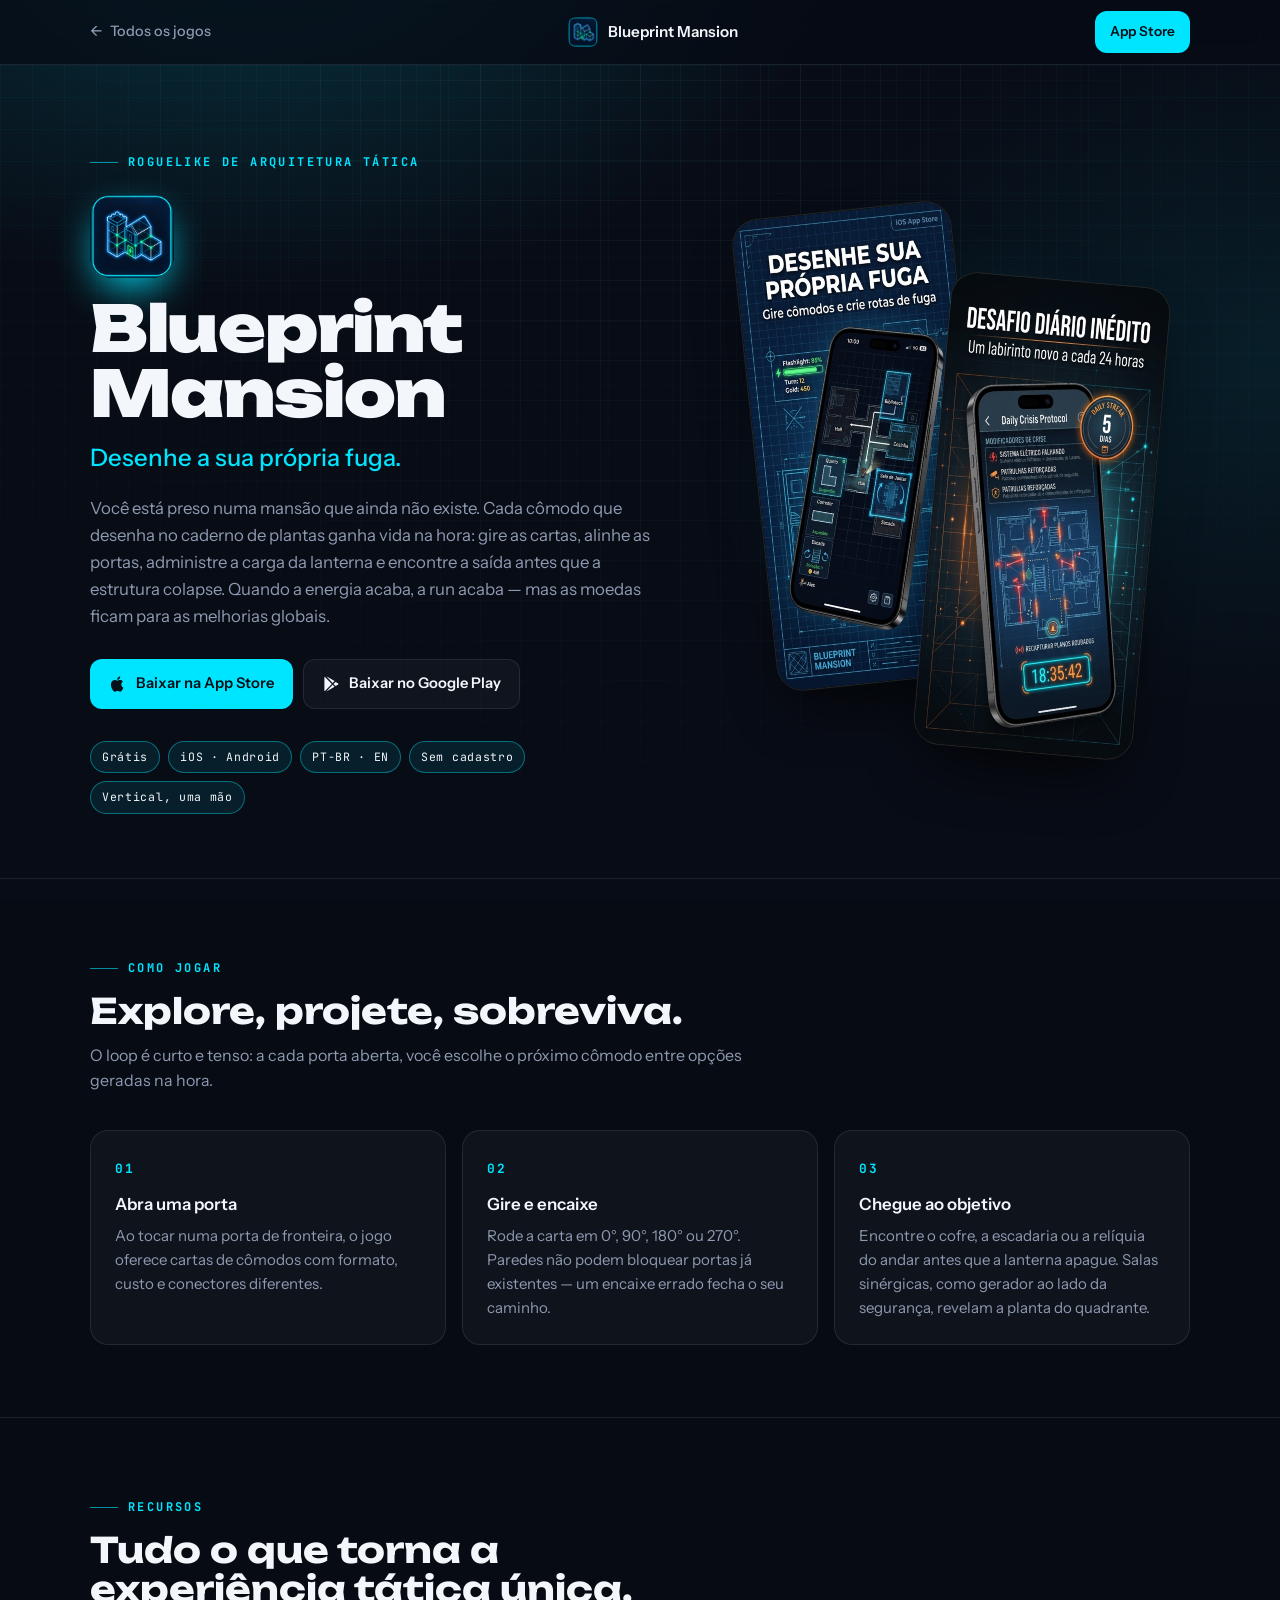
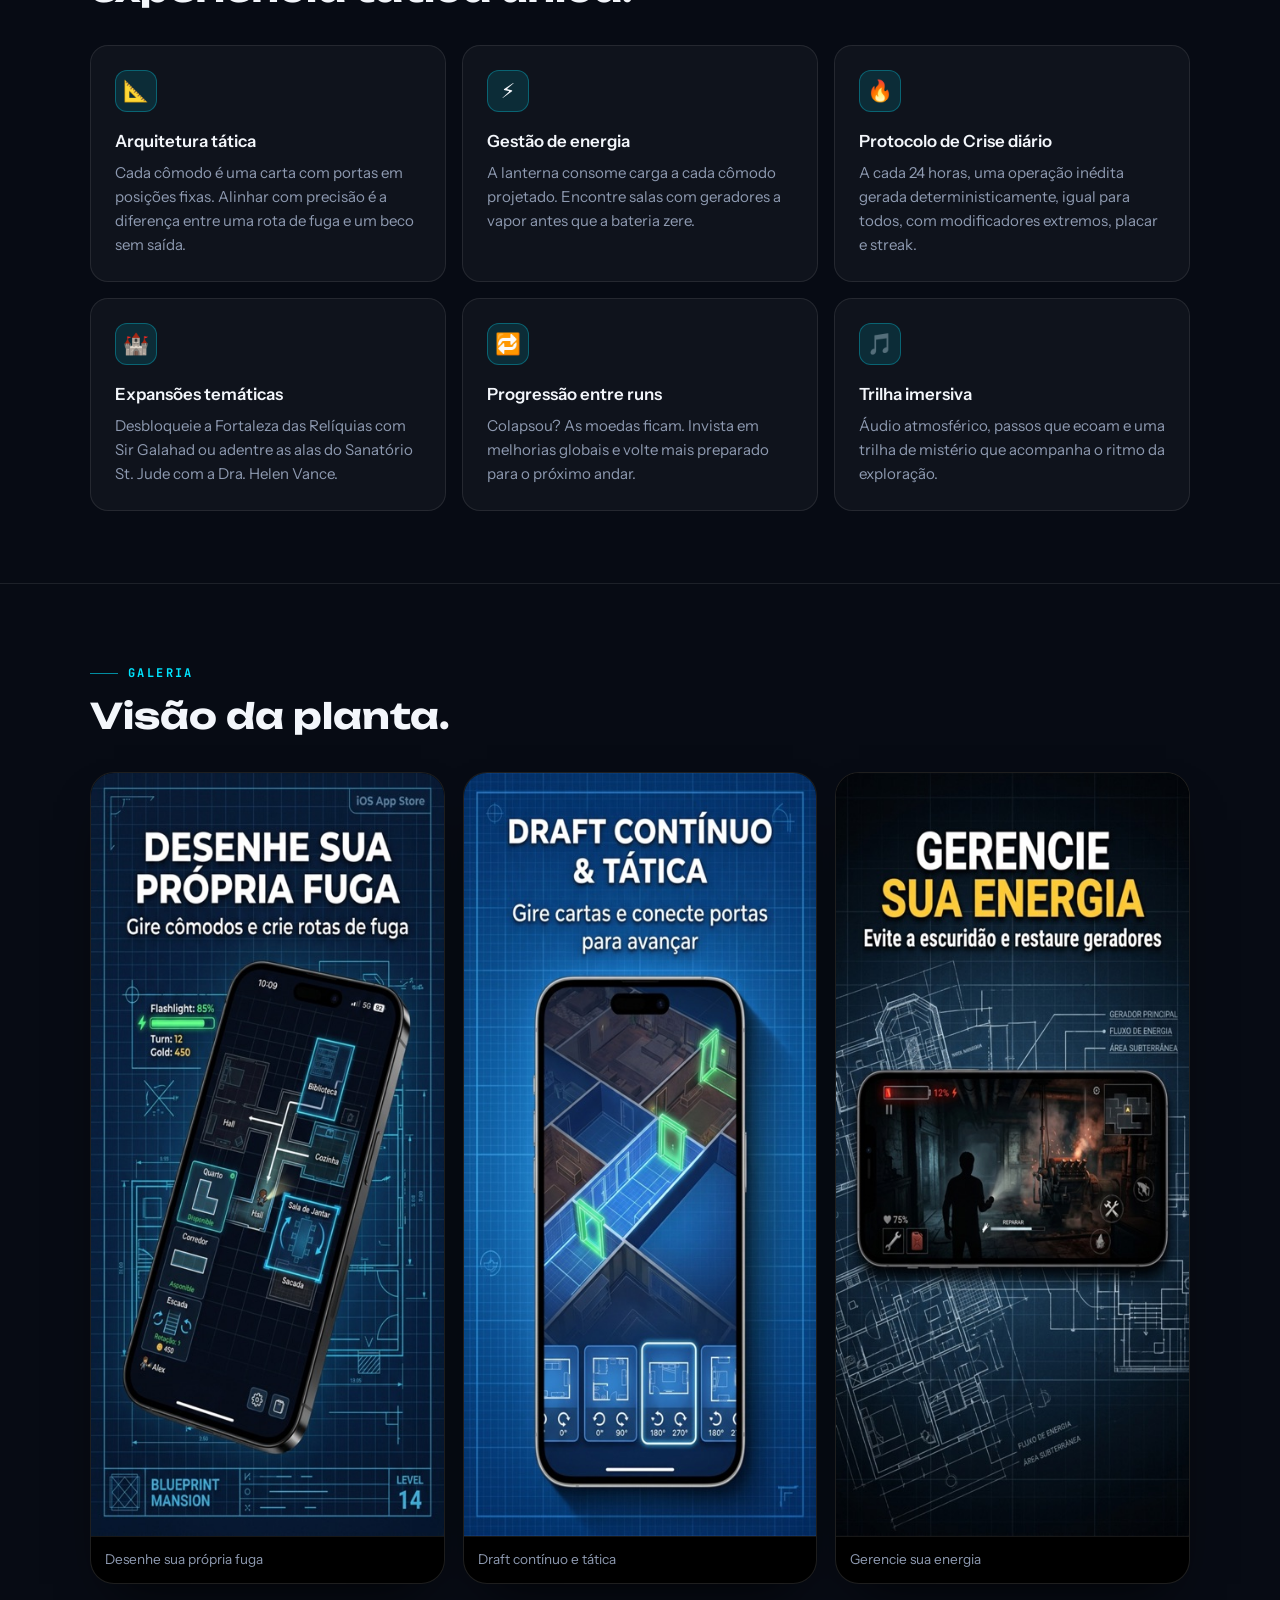
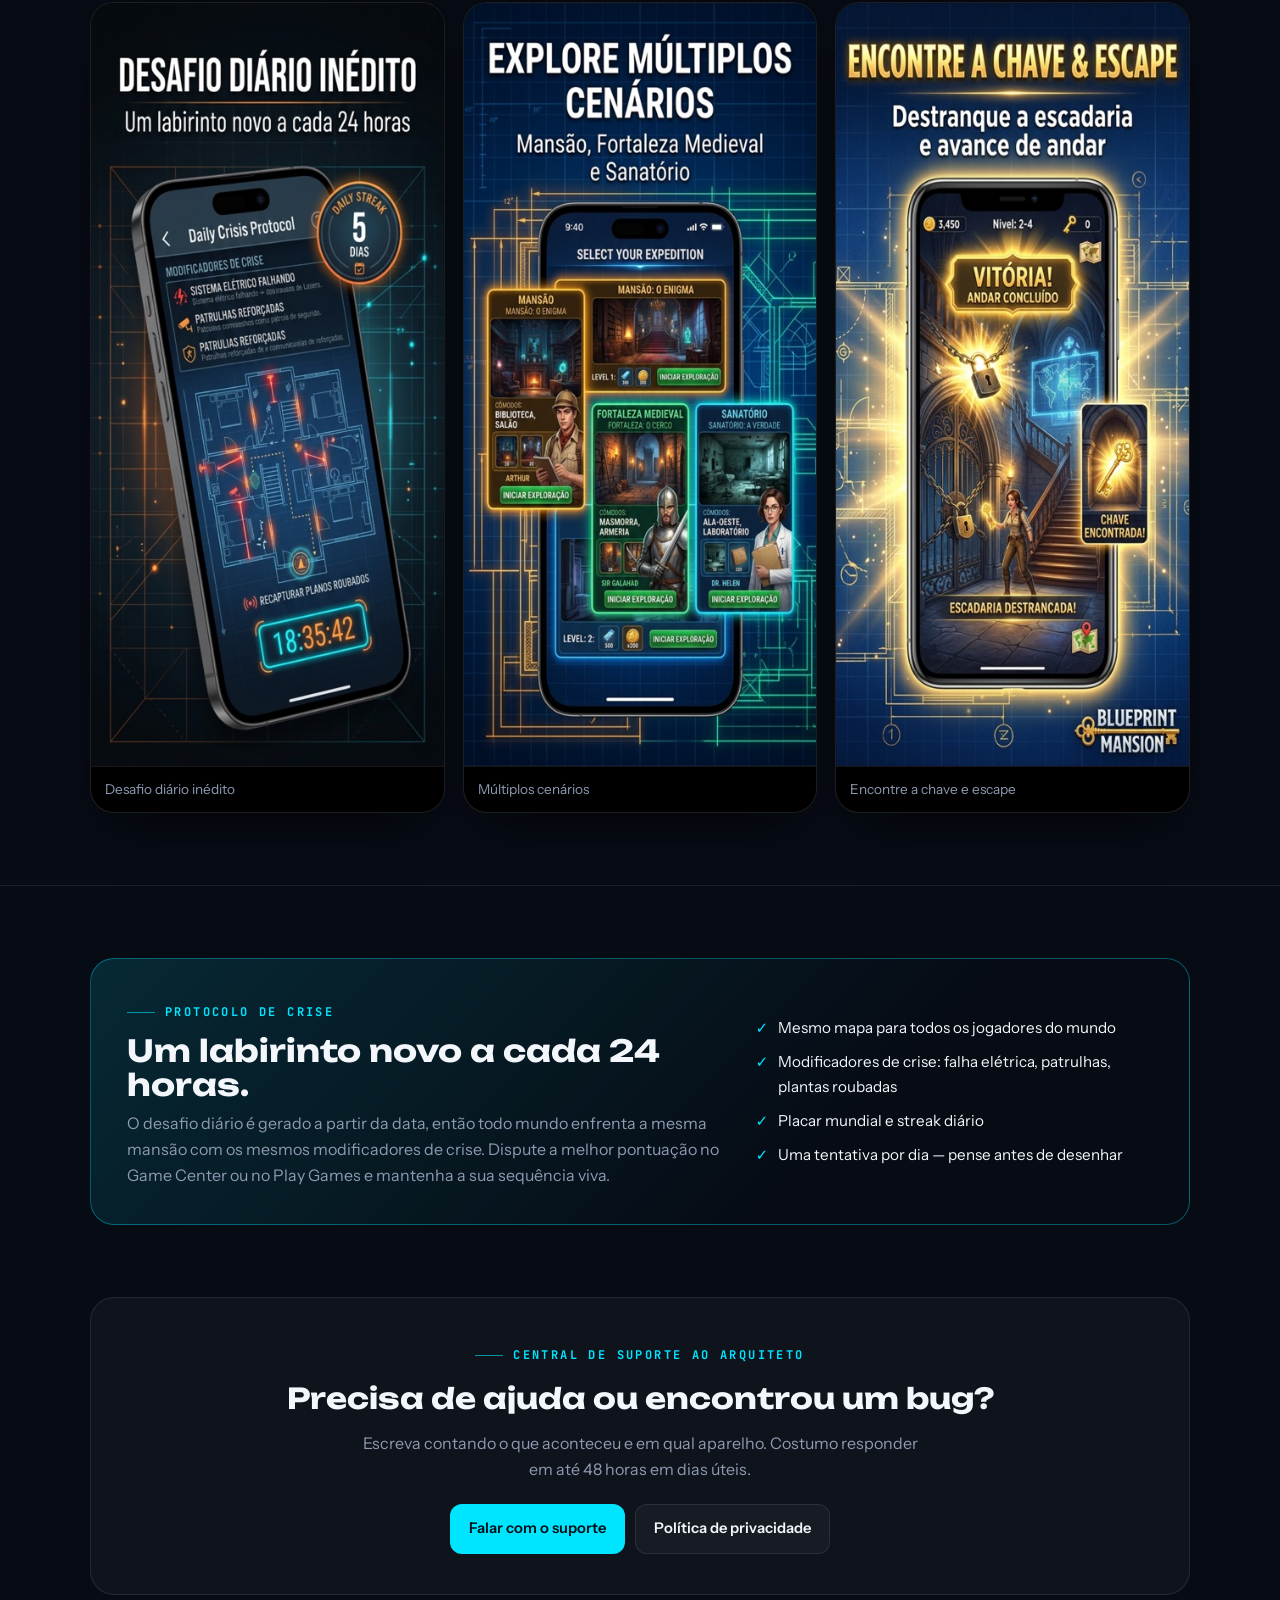
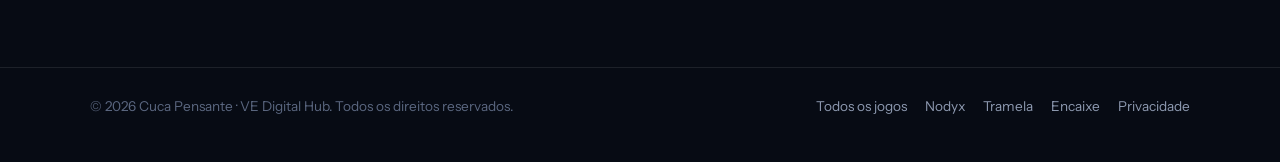
==== apps/blueprint-mansion/index.html @ a3a43d85 "feat: Cuca Pensante games hub Moved from emanuelcastro.github.io so the old address can keep serving" ====
<!DOCTYPE html>
<html lang="pt-BR">
<head>
  <meta charset="UTF-8">
  <meta name="viewport" content="width=device-width, initial-scale=1.0">
  <title>Blueprint Mansion • Roguelike de arquitetura tática</title>
  <meta name="description" content="Blueprint Mansion: desenhe a sua própria fuga. Roguelike de arquitetura tática onde cada cômodo desenhado ganha vida. Protocolo de Crise diário, expansões temáticas, PT-BR e EN. iOS e Android.">
  <meta property="og:title" content="Blueprint Mansion">
  <meta property="og:description" content="Desenhe a sua própria fuga. Roguelike de arquitetura tática para iOS e Android.">
  <meta property="og:image" content="https://cucapensante.com.br/assets/blueprint-icon.png">
  <meta name="theme-color" content="#070B14">
  <link rel="icon" type="image/png" href="../../assets/blueprint-icon.png">
  <link rel="preconnect" href="https://fonts.googleapis.com">
  <link rel="preconnect" href="https://fonts.gstatic.com" crossorigin>
  <link href="https://fonts.googleapis.com/css2?family=Unbounded:wght@500;700;900&family=Instrument+Sans:ital,wght@0,400;0,500;0,600;1,400&family=JetBrains+Mono:wght@500;700&display=swap" rel="stylesheet">
  <link rel="stylesheet" href="../../assets/app.css">
  <style>
    :root { --c: #00E5FF; }
    /* toque de "planta baixa": grade mais forte no hero */
    .hero { position: relative; }
    .hero::before { content: ""; position: absolute; inset: 0; z-index: -1; opacity: .5;
      background-image: linear-gradient(rgba(0,229,255,.08) 1px, transparent 1px), linear-gradient(90deg, rgba(0,229,255,.08) 1px, transparent 1px);
      background-size: 32px 32px; mask-image: linear-gradient(#000, transparent); -webkit-mask-image: linear-gradient(#000, transparent); }
  </style>
</head>
<body>
  <div class="backdrop" aria-hidden="true"></div>

  <header>
    <div class="wrap nav">
      <a class="back" href="../../">Todos os jogos</a>
      <a class="brand" href="#"><img src="../../assets/blueprint-icon.png" alt=""><span>Blueprint Mansion</span></a>
      <a class="btn primary" href="https://apps.apple.com/app/id6810502871" target="_blank" rel="noopener">App Store</a>
    </div>
  </header>

  <main>
    <section class="hero">
      <div class="wrap">
        <div class="reveal">
          <div class="eyebrow">Roguelike de arquitetura tática</div>
          <img class="icon" src="../../assets/blueprint-icon.png" alt="Ícone do Blueprint Mansion">
          <h1>Blueprint Mansion</h1>
          <p class="tagline">Desenhe a sua própria fuga.</p>
          <p class="lead">Você está preso numa mansão que ainda não existe. Cada cômodo que desenha no caderno de plantas ganha vida na hora: gire as cartas, alinhe as portas, administre a carga da lanterna e encontre a saída antes que a estrutura colapse. Quando a energia acaba, a run acaba — mas as moedas ficam para as melhorias globais.</p>
          <div class="actions">
            <a class="btn primary" href="https://apps.apple.com/app/id6810502871" target="_blank" rel="noopener">
              <svg viewBox="0 0 24 24" fill="currentColor"><path d="M16.4 12.6c0-2.6 2.1-3.8 2.2-3.9-1.2-1.8-3.1-2-3.7-2-1.6-.2-3.1.9-3.9.9-.8 0-2-.9-3.4-.9-1.7 0-3.3 1-4.2 2.6-1.8 3.1-.5 7.8 1.3 10.3.9 1.2 1.9 2.6 3.2 2.6 1.3-.1 1.8-.8 3.4-.8 1.6 0 2 .8 3.4.8 1.4 0 2.3-1.3 3.1-2.5 1-1.4 1.4-2.8 1.4-2.9-.1 0-2.8-1.1-2.8-4.2zM13.9 5c.7-.8 1.2-2 1-3.1-1 0-2.2.7-2.9 1.5-.6.7-1.2 1.9-1 3 1.1.1 2.2-.6 2.9-1.4z"/></svg>
              Baixar na App Store
            </a>
            <a class="btn" href="https://play.google.com/store/apps/details?id=com.blueprint.mansion.blueprint_mansion" target="_blank" rel="noopener">
              <svg viewBox="0 0 24 24" fill="currentColor"><path d="M3.6 2.3c-.3.3-.4.7-.4 1.2v17c0 .5.1.9.4 1.2l9.5-9.7-9.5-9.7zm10.6 10.8 2.6 2.6-11 6.3 8.4-8.9zm3.9-3.8 3.1 1.8c.9.5.9 1.3 0 1.8l-3.1 1.8-2.8-2.7 2.8-2.7zM5.8 1.6l11 6.3-2.6 2.6-8.4-8.9z"/></svg>
              Baixar no Google Play
            </a>
          </div>
          <div class="meta">
            <span>Grátis</span><span>iOS · Android</span><span>PT-BR · EN</span><span>Sem cadastro</span><span>Vertical, uma mão</span>
          </div>
        </div>
        <div class="visual reveal">
          <div class="shots">
            <figure class="shot a"><img src="../../assets/blueprint-1.jpg" alt="Gameplay: rota de fuga sendo desenhada na planta"></figure>
            <figure class="shot b"><img src="../../assets/blueprint-2.jpg" alt="Protocolo de Crise Diário"></figure>
          </div>
        </div>
      </div>
    </section>

    <section class="block" id="como-jogar">
      <div class="wrap">
        <div class="section-head reveal">
          <div class="eyebrow">Como jogar</div>
          <h2>Explore, projete, sobreviva.</h2>
          <p>O loop é curto e tenso: a cada porta aberta, você escolhe o próximo cômodo entre opções geradas na hora.</p>
        </div>
        <div class="steps reveal">
          <div class="step"><h3>Abra uma porta</h3><p>Ao tocar numa porta de fronteira, o jogo oferece cartas de cômodos com formato, custo e conectores diferentes.</p></div>
          <div class="step"><h3>Gire e encaixe</h3><p>Rode a carta em 0°, 90°, 180° ou 270°. Paredes não podem bloquear portas já existentes — um encaixe errado fecha o seu caminho.</p></div>
          <div class="step"><h3>Chegue ao objetivo</h3><p>Encontre o cofre, a escadaria ou a relíquia do andar antes que a lanterna apague. Salas sinérgicas, como gerador ao lado da segurança, revelam a planta do quadrante.</p></div>
        </div>
      </div>
    </section>

    <section class="block" id="recursos">
      <div class="wrap">
        <div class="section-head reveal">
          <div class="eyebrow">Recursos</div>
          <h2>Tudo o que torna a experiência tática única.</h2>
        </div>
        <div class="grid-3 reveal">
          <div class="card"><div class="ic">📐</div><h3>Arquitetura tática</h3><p>Cada cômodo é uma carta com portas em posições fixas. Alinhar com precisão é a diferença entre uma rota de fuga e um beco sem saída.</p></div>
          <div class="card"><div class="ic">⚡</div><h3>Gestão de energia</h3><p>A lanterna consome carga a cada cômodo projetado. Encontre salas com geradores a vapor antes que a bateria zere.</p></div>
          <div class="card"><div class="ic">🔥</div><h3>Protocolo de Crise diário</h3><p>A cada 24 horas, uma operação inédita gerada deterministicamente, igual para todos, com modificadores extremos, placar e streak.</p></div>
          <div class="card"><div class="ic">🏰</div><h3>Expansões temáticas</h3><p>Desbloqueie a Fortaleza das Relíquias com Sir Galahad ou adentre as alas do Sanatório St. Jude com a Dra. Helen Vance.</p></div>
          <div class="card"><div class="ic">🔁</div><h3>Progressão entre runs</h3><p>Colapsou? As moedas ficam. Invista em melhorias globais e volte mais preparado para o próximo andar.</p></div>
          <div class="card"><div class="ic">🎵</div><h3>Trilha imersiva</h3><p>Áudio atmosférico, passos que ecoam e uma trilha de mistério que acompanha o ritmo da exploração.</p></div>
        </div>
      </div>
    </section>

    <section class="block" id="galeria">
      <div class="wrap">
        <div class="section-head reveal">
          <div class="eyebrow">Galeria</div>
          <h2>Visão da planta.</h2>
        </div>
        <div class="gallery reveal">
          <figure><img src="../../assets/blueprint-1.jpg" alt="Desenhe sua própria fuga" loading="lazy"><figcaption>Desenhe sua própria fuga</figcaption></figure>
          <figure><img src="../../assets/blueprint-5.jpg" alt="Draft contínuo e tática" loading="lazy"><figcaption>Draft contínuo e tática</figcaption></figure>
          <figure><img src="../../assets/blueprint-4.jpg" alt="Gerencie sua energia" loading="lazy"><figcaption>Gerencie sua energia</figcaption></figure>
          <figure><img src="../../assets/blueprint-2.jpg" alt="Desafio diário inédito" loading="lazy"><figcaption>Desafio diário inédito</figcaption></figure>
          <figure><img src="../../assets/blueprint-3.jpg" alt="Explore múltiplos cenários" loading="lazy"><figcaption>Múltiplos cenários</figcaption></figure>
          <figure><img src="../../assets/blueprint-6.jpg" alt="Encontre a chave e escape" loading="lazy"><figcaption>Encontre a chave e escape</figcaption></figure>
        </div>
      </div>
    </section>

    <section class="block">
      <div class="wrap">
        <div class="feature-band reveal">
          <div>
            <div class="eyebrow">Protocolo de Crise</div>
            <h2>Um labirinto novo a cada 24 horas.</h2>
            <p>O desafio diário é gerado a partir da data, então todo mundo enfrenta a mesma mansão com os mesmos modificadores de crise. Dispute a melhor pontuação no Game Center ou no Play Games e mantenha a sua sequência viva.</p>
          </div>
          <ul>
            <li>Mesmo mapa para todos os jogadores do mundo</li>
            <li>Modificadores de crise: falha elétrica, patrulhas, plantas roubadas</li>
            <li>Placar mundial e streak diário</li>
            <li>Uma tentativa por dia — pense antes de desenhar</li>
          </ul>
        </div>
      </div>
    </section>

    <section class="support" id="suporte">
      <div class="wrap">
        <div class="box reveal">
          <div class="eyebrow">Central de suporte ao arquiteto</div>
          <h2>Precisa de ajuda ou encontrou um bug?</h2>
          <p>Escreva contando o que aconteceu e em qual aparelho. Costumo responder em até 48 horas em dias úteis.</p>
          <div class="actions">
            <a class="btn primary" href="mailto:contato@cucapensante.com.br?subject=Suporte%20-%20Blueprint%20Mansion">Falar com o suporte</a>
            <a class="btn" href="https://emanuelcastro.github.io/blueprint-mansion/privacy.html">Política de privacidade</a>
          </div>
        </div>
      </div>
    </section>
  </main>

  <footer>
    <div class="wrap">
      <div>© 2026 Cuca Pensante · VE Digital Hub. Todos os direitos reservados.</div>
      <div class="links">
        <a href="../../">Todos os jogos</a>
        <a href="../nodyx/">Nodyx</a>
        <a href="../tramela/">Tramela</a>
        <a href="https://jogoencaixe.com.br/">Encaixe</a>
        <a href="https://emanuelcastro.github.io/blueprint-mansion/privacy.html">Privacidade</a>
      </div>
    </div>
  </footer>

  <script src="../../assets/app.js"></script>
</body>
</html>
---- assets/app.css ----
/* Estilo compartilhado das páginas de cada jogo (apps/<jogo>/).
   Cada página define --c (cor de destaque) no :root. */
:root {
  --bg: #070B14;
  --surface: rgba(255, 255, 255, 0.035);
  --line: rgba(255, 255, 255, 0.09);
  --text: #F3F6FB;
  --muted: #8E9AB1;
  --dim: #5B6780;
  --c: #00E5FF;
  --display: 'Unbounded', system-ui, sans-serif;
  --body: 'Instrument Sans', system-ui, sans-serif;
  --mono: 'JetBrains Mono', ui-monospace, monospace;
  --ease: cubic-bezier(.2, .7, .2, 1);
}

* { box-sizing: border-box; margin: 0; padding: 0; }
html { scroll-behavior: smooth; }
body {
  font-family: var(--body); background: var(--bg); color: var(--text); line-height: 1.6;
  -webkit-font-smoothing: antialiased; overflow-x: hidden;
}
img { max-width: 100%; display: block; }

/* fundo */
.backdrop { position: fixed; inset: 0; z-index: -1; pointer-events: none;
  background:
    radial-gradient(1000px 640px at 20% -10%, color-mix(in srgb, var(--c) 18%, transparent), transparent 60%),
    radial-gradient(800px 600px at 100% 40%, color-mix(in srgb, var(--c) 8%, transparent), transparent 60%),
    var(--bg);
}
.backdrop::before { content: ""; position: absolute; inset: 0;
  background-image: linear-gradient(rgba(255,255,255,.035) 1px, transparent 1px), linear-gradient(90deg, rgba(255,255,255,.035) 1px, transparent 1px);
  background-size: 40px 40px;
  mask-image: radial-gradient(ellipse at 50% 0%, #000 20%, transparent 75%);
  -webkit-mask-image: radial-gradient(ellipse at 50% 0%, #000 20%, transparent 75%);
}
.backdrop::after { content: ""; position: absolute; inset: 0; opacity: .5; mix-blend-mode: overlay;
  background-image: url("data:image/svg+xml,%3Csvg xmlns='http://www.w3.org/2000/svg' width='160' height='160'%3E%3Cfilter id='n'%3E%3CfeTurbulence type='fractalNoise' baseFrequency='.9' numOctaves='2' stitchTiles='stitch'/%3E%3CfeColorMatrix values='0 0 0 0 1 0 0 0 0 1 0 0 0 0 1 0 0 0 .18 0'/%3E%3C/filter%3E%3Crect width='100%25' height='100%25' filter='url(%23n)'/%3E%3C/svg%3E");
}

.wrap { max-width: 1140px; margin: 0 auto; padding: 0 20px; }

/* header */
header { position: sticky; top: 0; z-index: 50; background: rgba(7,11,20,.7);
  backdrop-filter: blur(14px); -webkit-backdrop-filter: blur(14px); border-bottom: 1px solid var(--line); }
.nav { display: flex; align-items: center; justify-content: space-between; height: 64px; gap: 12px; }
.back { color: var(--muted); text-decoration: none; font-size: .9rem; font-weight: 500; display: inline-flex; align-items: center; gap: 8px; white-space: nowrap; }
.back:hover { color: var(--text); }
.back::before { content: "←"; }
.brand { display: flex; align-items: center; gap: 10px; text-decoration: none; color: var(--text); font-weight: 600; font-size: .95rem; }
.brand img { width: 30px; height: 30px; border-radius: 8px; }
.nav .btn { padding: 9px 14px; font-size: .85rem; }
@media (max-width: 560px) { .nav .brand span { display: none; } }

/* botões */
.btn { display: inline-flex; align-items: center; gap: 9px; text-decoration: none; font-weight: 600; font-size: .92rem;
  padding: 12px 18px; border-radius: 12px; border: 1px solid var(--line); color: var(--text); background: var(--surface);
  transition: transform .3s var(--ease), border-color .2s; }
.btn svg { width: 18px; height: 18px; flex: none; }
.btn:hover { transform: translateY(-2px); border-color: var(--c); }
.btn.primary { background: var(--c); color: #061019; border-color: transparent; }
.btn.primary:hover { filter: brightness(1.08); }
.btn.soon { color: var(--dim); cursor: default; border-style: dashed; }
.btn.soon:hover { transform: none; border-color: var(--line); }
.btn.soon small { font-family: var(--mono); font-size: .62rem; letter-spacing: .1em; text-transform: uppercase; padding: 2px 6px; border-radius: 4px; background: rgba(255,255,255,.06); }
.actions { display: flex; flex-wrap: wrap; gap: 10px; align-items: center; }

.eyebrow { font-family: var(--mono); font-size: .75rem; font-weight: 700; letter-spacing: .2em; text-transform: uppercase; color: var(--c);
  display: inline-flex; align-items: center; gap: 10px; }
.eyebrow::before { content: ""; width: 28px; height: 1px; background: currentColor; opacity: .6; }

/* hero */
.hero { padding: 80px 0 64px; }
.hero .wrap { display: grid; grid-template-columns: 1.1fr .9fr; gap: 48px; align-items: center; }
.hero .icon { width: 84px; height: 84px; border-radius: 22px; margin: 22px 0 18px; box-shadow: 0 16px 40px -10px var(--c); }
.hero h1 { font-family: var(--display); font-weight: 900; font-size: clamp(2.2rem, 5.2vw, 4rem); line-height: 1.02; letter-spacing: -0.02em; }
.hero .tagline { font-size: clamp(1.15rem, 2vw, 1.5rem); color: var(--c); font-weight: 500; margin: 12px 0 18px; }
.hero .lead { color: var(--muted); font-size: 1.05rem; max-width: 54ch; margin-bottom: 30px; }
.hero .meta { margin-top: 32px; display: flex; flex-wrap: wrap; gap: 8px; }
.hero .meta span { font-family: var(--mono); font-size: .72rem; letter-spacing: .06em; padding: 6px 11px; border-radius: 999px;
  border: 1px solid color-mix(in srgb, var(--c) 40%, transparent); background: color-mix(in srgb, var(--c) 9%, transparent); }

/* screenshots empilhados */
.visual { position: relative; }
.visual::before { content: ""; position: absolute; inset: 10% 5%; border-radius: 50%; z-index: 0;
  background: radial-gradient(closest-side, color-mix(in srgb, var(--c) 28%, transparent), transparent); filter: blur(30px); }
.shots { position: relative; z-index: 1; height: 580px; }
.shot { position: absolute; width: 52%; max-width: 220px; border-radius: 26px; overflow: hidden;
  border: 1px solid rgba(255,255,255,.14); background: #000;
  box-shadow: 0 30px 60px -20px rgba(0,0,0,.8), 0 0 0 1px rgba(0,0,0,.6) inset; transition: transform .6s var(--ease); }
.shot.a { left: 8%; top: 20px; transform: rotate(-6deg); }
.shot.b { right: 8%; top: 90px; transform: rotate(5deg); }
.visual:hover .shot.a { transform: rotate(-8deg) translate(-8px, -6px); }
.visual:hover .shot.b { transform: rotate(7deg) translate(8px, 6px); }
@media (max-width: 860px) {
  .hero { padding: 56px 0 48px; }
  .hero .wrap { grid-template-columns: 1fr; gap: 36px; }
  .shots { height: min(520px, calc(0.46 * (100vw - 40px) * 2.17 + 70px)); }
  .shot { width: 46%; }
  .shot.b { top: 60px; }
}

/* seções */
section.block { padding: 72px 0; border-top: 1px solid var(--line); }
.section-head { margin-bottom: 36px; max-width: 60ch; }
.section-head h2 { font-family: var(--display); font-weight: 700; font-size: clamp(1.5rem, 3vw, 2.2rem); line-height: 1.1; margin: 14px 0 12px; }
.section-head p { color: var(--muted); }

.grid-3 { display: grid; grid-template-columns: repeat(3, 1fr); gap: 16px; }
.grid-2 { display: grid; grid-template-columns: repeat(2, 1fr); gap: 16px; }
@media (max-width: 860px) { .grid-3 { grid-template-columns: 1fr 1fr; } }
@media (max-width: 560px) { .grid-3, .grid-2 { grid-template-columns: 1fr; } }

.card { padding: 24px; border-radius: 18px; border: 1px solid var(--line); background: var(--surface); transition: border-color .3s, transform .3s var(--ease); }
.card:hover { border-color: color-mix(in srgb, var(--c) 50%, transparent); transform: translateY(-3px); }
.card .ic { width: 42px; height: 42px; border-radius: 12px; display: grid; place-items: center; font-size: 1.3rem; margin-bottom: 16px;
  background: color-mix(in srgb, var(--c) 12%, transparent); border: 1px solid color-mix(in srgb, var(--c) 30%, transparent); }
.card h3 { font-size: 1.05rem; font-weight: 600; margin-bottom: 6px; }
.card p { color: var(--muted); font-size: .94rem; }

/* passos "como jogar" */
.steps { display: grid; grid-template-columns: repeat(3, 1fr); gap: 16px; counter-reset: step; }
@media (max-width: 760px) { .steps { grid-template-columns: 1fr; } }
.step { position: relative; padding: 28px 24px 24px; border-radius: 18px; border: 1px solid var(--line); background: var(--surface); }
.step::before { counter-increment: step; content: "0" counter(step); font-family: var(--mono); font-weight: 700; font-size: .8rem; letter-spacing: .15em; color: var(--c); display: block; margin-bottom: 12px; }
.step h3 { font-size: 1.05rem; font-weight: 600; margin-bottom: 6px; }
.step p { color: var(--muted); font-size: .94rem; }

/* galeria */
.gallery { display: grid; grid-template-columns: repeat(3, 1fr); gap: 18px; }
.gallery.five { grid-template-columns: repeat(5, 1fr); gap: 14px; }
@media (max-width: 860px) { .gallery, .gallery.five { grid-template-columns: repeat(2, 1fr); } }
.gallery figure { border-radius: 24px; overflow: hidden; border: 1px solid rgba(255,255,255,.12); background: #000;
  box-shadow: 0 24px 50px -24px rgba(0,0,0,.8); transition: transform .4s var(--ease), border-color .3s; }
.gallery figure:hover { transform: translateY(-6px); border-color: var(--c); }
.gallery figcaption { padding: 12px 14px; font-size: .85rem; color: var(--muted); border-top: 1px solid var(--line); }

/* destaque (Pro / modo diário) */
.feature-band { border-radius: 24px; padding: 36px; border: 1px solid color-mix(in srgb, var(--c) 35%, transparent);
  background: linear-gradient(135deg, color-mix(in srgb, var(--c) 14%, transparent), transparent 70%);
  display: grid; grid-template-columns: 1.2fr .8fr; gap: 32px; align-items: center; }
.feature-band h2 { font-family: var(--display); font-weight: 700; font-size: clamp(1.3rem, 2.6vw, 1.9rem); line-height: 1.1; margin: 12px 0 10px; }
.feature-band p { color: var(--muted); }
.feature-band ul { list-style: none; display: grid; gap: 10px; }
.feature-band li { display: flex; gap: 10px; align-items: flex-start; font-size: .95rem; }
.feature-band li::before { content: "✓"; color: var(--c); font-weight: 700; flex: none; }
@media (max-width: 760px) { .feature-band { grid-template-columns: 1fr; padding: 28px 22px; } }

/* suporte + rodapé */
.support { padding: 0 0 72px; }
.support .box { border-radius: 24px; padding: 40px; text-align: center; border: 1px solid var(--line); background: var(--surface); }
.support h2 { font-family: var(--display); font-weight: 700; font-size: clamp(1.3rem, 2.6vw, 1.8rem); margin: 10px 0 10px; }
.support p { color: var(--muted); max-width: 52ch; margin: 0 auto 22px; }
.support .actions { justify-content: center; }
footer { border-top: 1px solid var(--line); padding: 28px 0 44px; color: var(--dim); font-size: .85rem; }
footer .wrap { display: flex; flex-wrap: wrap; justify-content: space-between; gap: 14px; }
footer .links { display: flex; flex-wrap: wrap; gap: 6px 18px; }
footer a { color: var(--muted); text-decoration: none; }
footer a:hover { color: var(--text); }

/* entrada */
.reveal { opacity: 0; transform: translateY(22px); transition: opacity .8s var(--ease), transform .8s var(--ease); }
.reveal.in { opacity: 1; transform: none; }
@media (prefers-reduced-motion: reduce) { .reveal { opacity: 1; transform: none; transition: none; } }
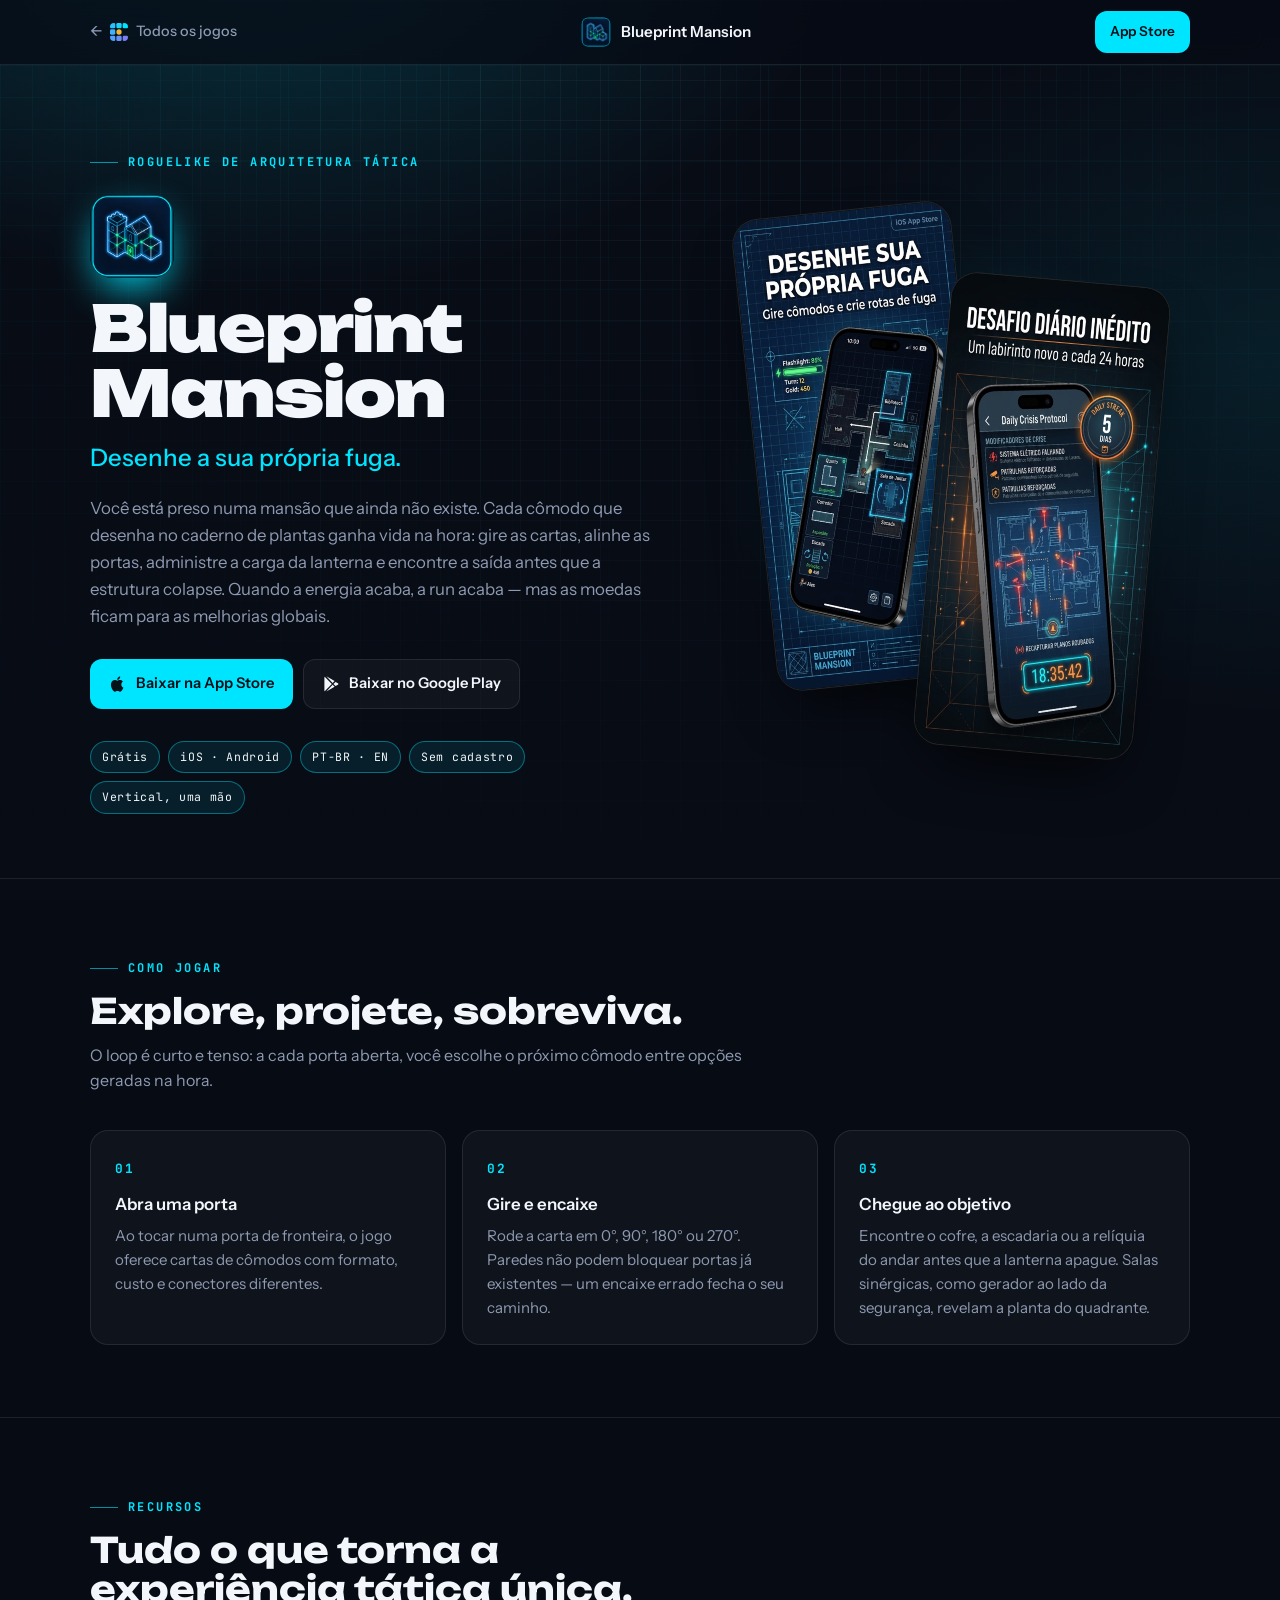
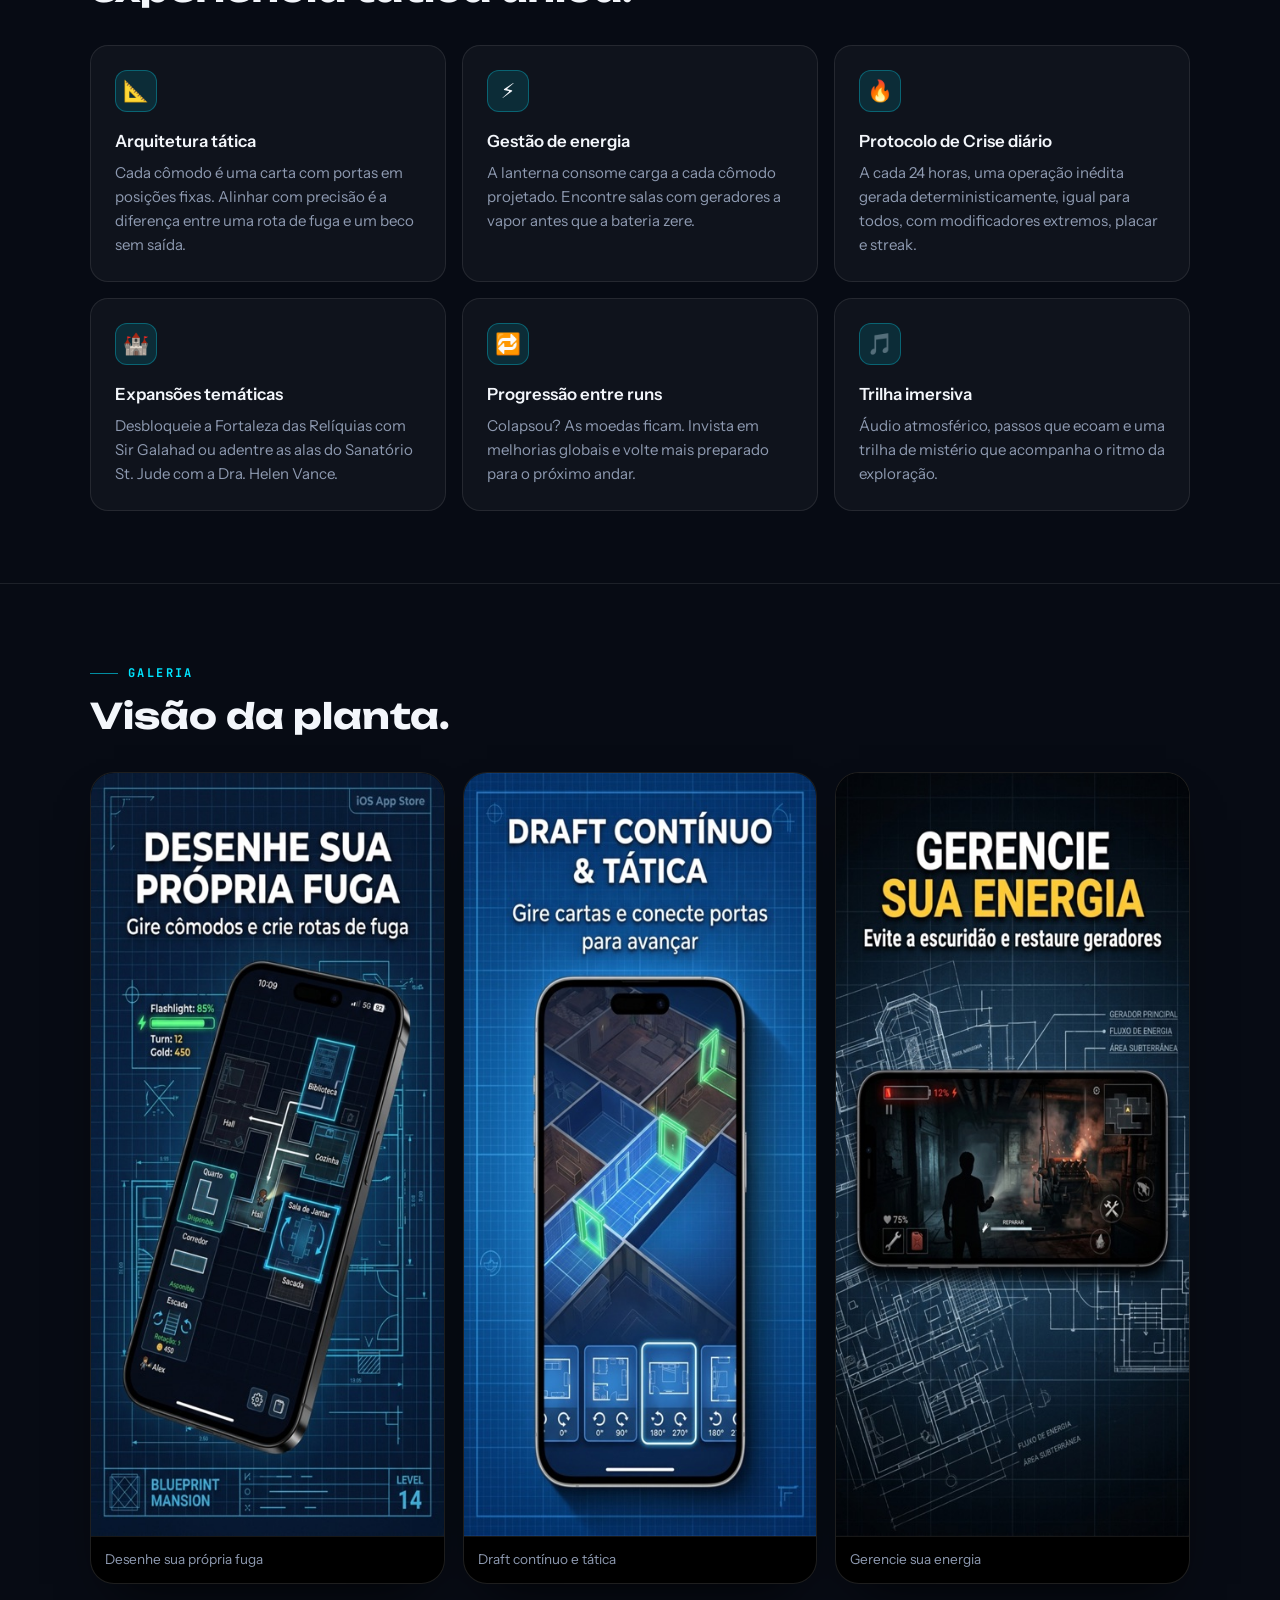
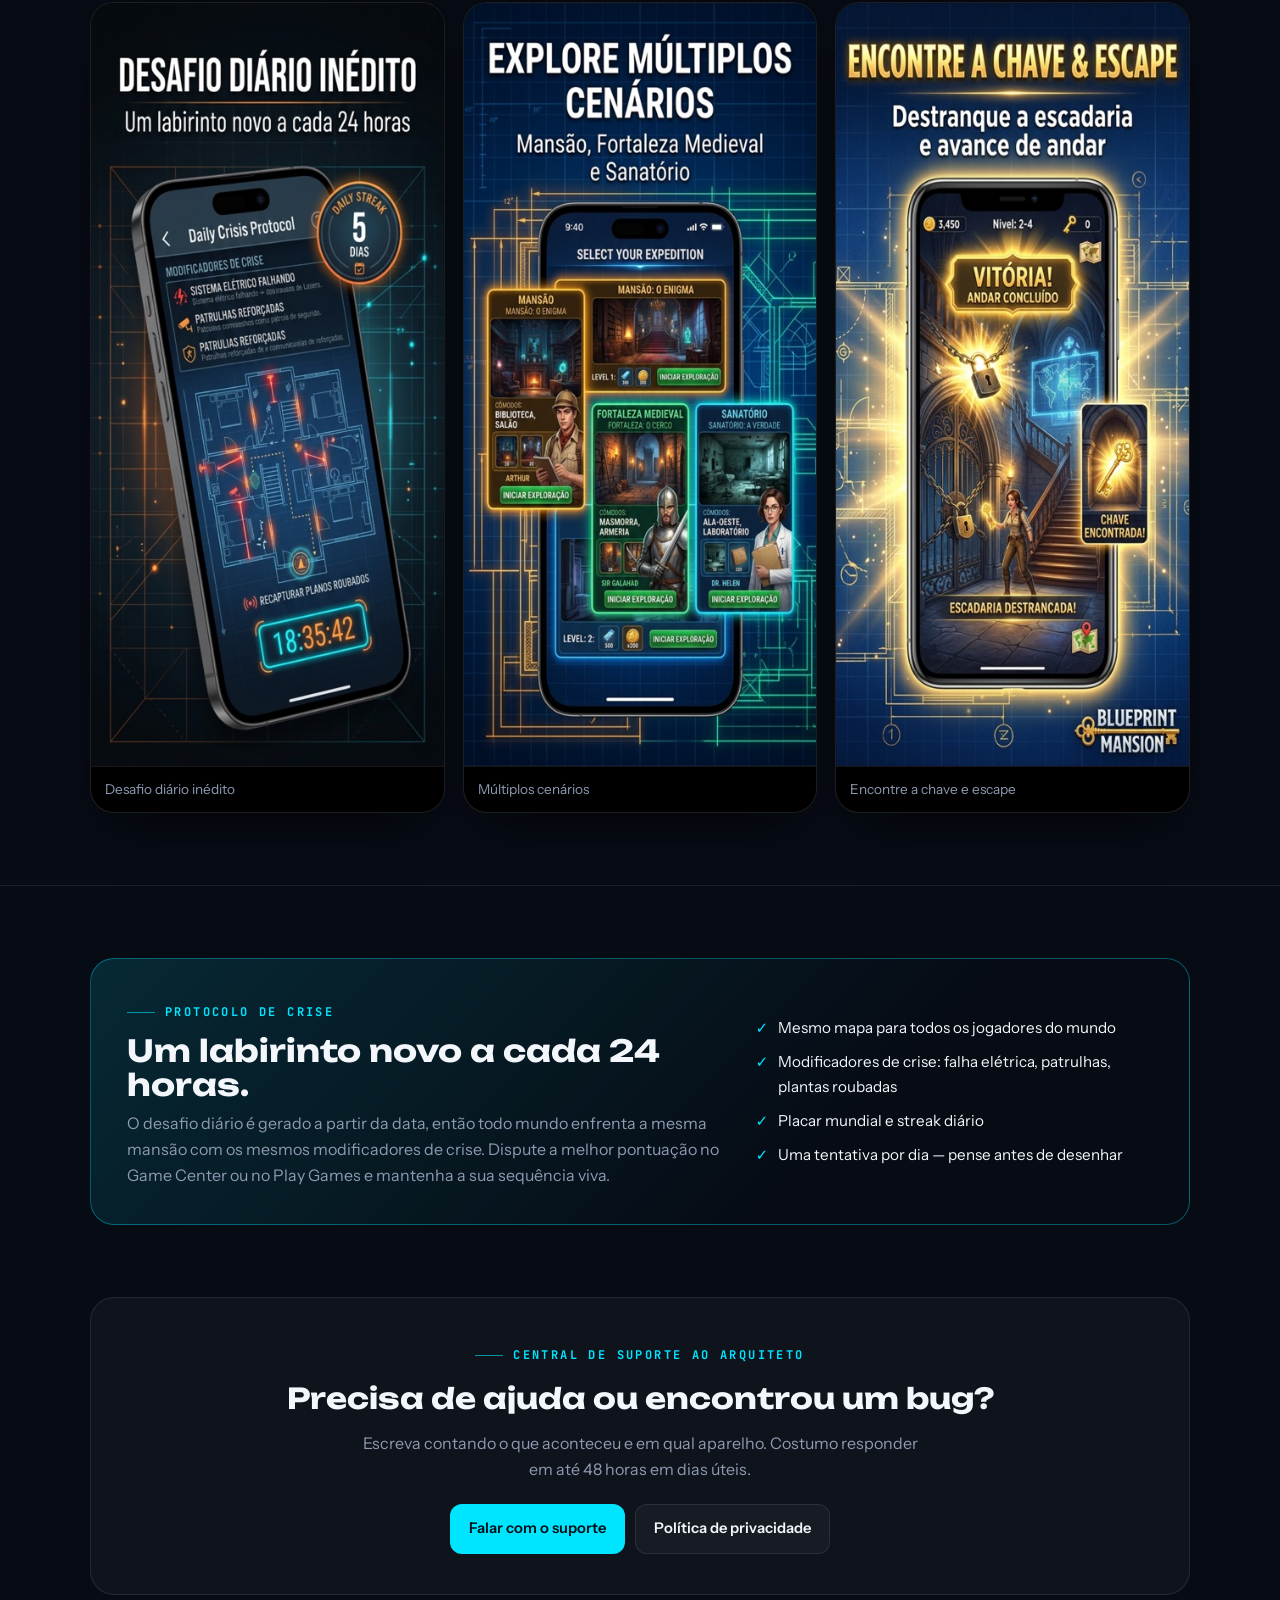
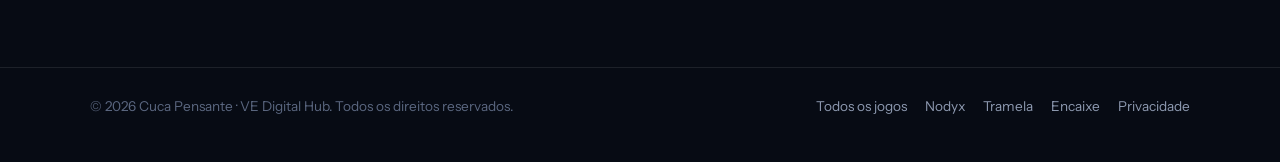
==== commit 36cc7bb2: "feat: Cuca Pensante logo and updated Tramela icon - New brand mark (C built from puzzle tiles with a" ====
--- a/apps/blueprint-mansion/index.html
+++ b/apps/blueprint-mansion/index.html
@@ -28,7 +28,7 @@
 
   <header>
     <div class="wrap nav">
-      <a class="back" href="../../">Todos os jogos</a>
+      <a class="back" href="../../"><img class="hub-mark" src="../../assets/favicon.svg" alt="">Todos os jogos</a>
       <a class="brand" href="#"><img src="../../assets/blueprint-icon.png" alt=""><span>Blueprint Mansion</span></a>
       <a class="btn primary" href="https://apps.apple.com/app/id6810502871" target="_blank" rel="noopener">App Store</a>
     </div>
--- a/assets/app.css
+++ b/assets/app.css
@@ -47,6 +47,7 @@
 .nav { display: flex; align-items: center; justify-content: space-between; height: 64px; gap: 12px; }
 .back { color: var(--muted); text-decoration: none; font-size: .9rem; font-weight: 500; display: inline-flex; align-items: center; gap: 8px; white-space: nowrap; }
 .back:hover { color: var(--text); }
+.back .hub-mark { width: 18px; height: 18px; }
 .back::before { content: "←"; }
 .brand { display: flex; align-items: center; gap: 10px; text-decoration: none; color: var(--text); font-weight: 600; font-size: .95rem; }
 .brand img { width: 30px; height: 30px; border-radius: 8px; }
